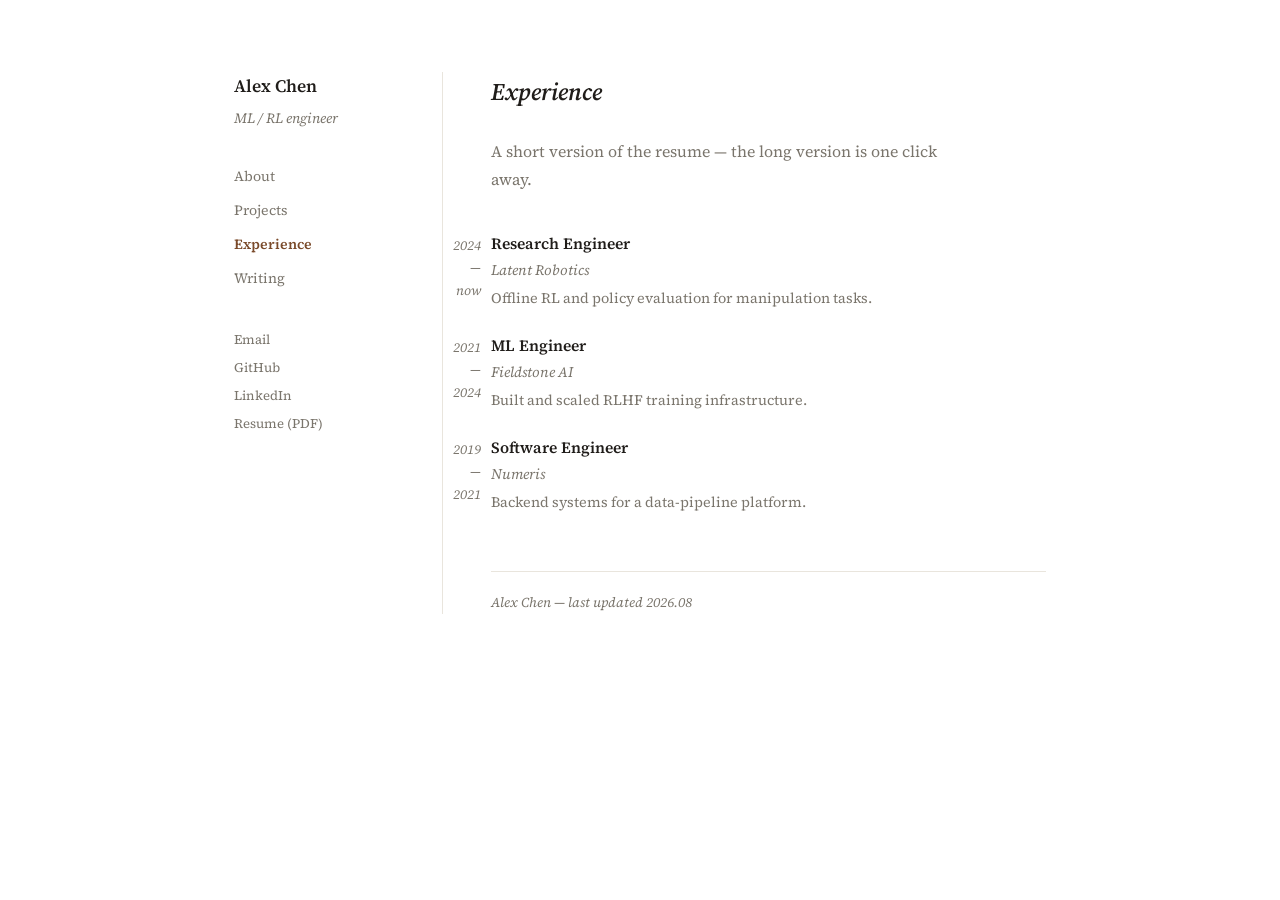
==== experience.html @ 32e969e8 "Add files via upload" ====
<!DOCTYPE html>
<html lang="en">
<head>
<meta charset="UTF-8">
<meta name="viewport" content="width=device-width, initial-scale=1.0">
<title>Alex Chen — Experience</title>
<link rel="preconnect" href="https://fonts.googleapis.com">
<link rel="preconnect" href="https://fonts.gstatic.com" crossorigin>
<link href="https://fonts.googleapis.com/css2?family=Source+Serif+4:opsz,wght@8..60,400;8..60,500;8..60,600&display=swap" rel="stylesheet">
<link rel="stylesheet" href="style.css">
</head>
<body>
  <div class="grid">
    <div class="sidebar">
      <a class="name-link" href="index.html">
        <div class="name">Alex Chen</div>
      </a>
      <div class="role">ML / RL engineer</div>
      <nav>
        <a href="index.html">About</a>
        <a href="projects.html">Projects</a>
        <a href="experience.html" class="active">Experience</a>
        <a href="writing.html">Writing</a>
      </nav>
      <div class="links">
        <a href="mailto:alex@example.com">Email</a>
        <a href="#">GitHub</a>
        <a href="#">LinkedIn</a>
        <a href="#">Resume (PDF)</a>
      </div>
    </div>

    <main>
      <h1>Experience</h1>
      <p class="page-intro">A short version of the resume — the long version is one click away.</p>

      <div class="exp-entry">
        <span class="exp-dates">2024<br>— now</span>
        <div class="exp-body">
          <div class="exp-title">Research Engineer</div>
          <div class="exp-org">Latent Robotics</div>
          <div class="exp-desc">Offline RL and policy evaluation for manipulation tasks.</div>
        </div>
      </div>
      <div class="exp-entry">
        <span class="exp-dates">2021<br>— 2024</span>
        <div class="exp-body">
          <div class="exp-title">ML Engineer</div>
          <div class="exp-org">Fieldstone AI</div>
          <div class="exp-desc">Built and scaled RLHF training infrastructure.</div>
        </div>
      </div>
      <div class="exp-entry">
        <span class="exp-dates">2019<br>— 2021</span>
        <div class="exp-body">
          <div class="exp-title">Software Engineer</div>
          <div class="exp-org">Numeris</div>
          <div class="exp-desc">Backend systems for a data-pipeline platform.</div>
        </div>
      </div>

      <footer>Alex Chen — last updated 2026.08</footer>
    </main>
  </div>
</body>
</html>
---- style.css ----
/* Shared styles — marginalia design, all pages */

:root {
  --bg: #FFFFFF;
  --ink: #201D1A;
  --ink-soft: #7A756C;
  --rule: #E9E5DD;
  --accent: #7A4A2A;
  --accent-bg: #F3EBE2;
}
* { box-sizing: border-box; margin: 0; padding: 0; }
body {
  background: var(--bg);
  color: var(--ink);
  font-family: 'Source Serif 4', Georgia, serif;
  font-size: 16px;
  line-height: 1.7;
}

.grid {
  max-width: 860px;
  margin: 0 auto;
  padding: 4.5rem 1.5rem 6rem;
  display: grid;
  grid-template-columns: 160px 1fr;
  gap: 3rem;
}

.sidebar { position: sticky; top: 4.5rem; align-self: start; }

.name-link { display: block; text-decoration: none; color: inherit; }
.name-link:hover .name { color: var(--accent); }
.name { font-weight: 600; font-size: 1.1rem; margin-bottom: 0.3rem; transition: color 0.15s; }
.role { color: var(--ink-soft); font-style: italic; font-size: 0.88rem; margin-bottom: 1.8rem; }

nav a {
  display: block;
  color: var(--ink-soft);
  text-decoration: none;
  font-size: 0.88rem;
  padding: 0.32rem 0;
}
nav a:hover { color: var(--accent); }
nav a.active { color: var(--accent); font-weight: 600; }

.links { margin-top: 1.8rem; }
.links a {
  display: block;
  color: var(--ink-soft);
  text-decoration: none;
  font-size: 0.82rem;
  padding: 0.18rem 0;
}
.links a:hover { color: var(--accent); }

main { border-left: 1px solid var(--rule); padding-left: 3rem; }

.tag {
  display: inline-block;
  background: var(--accent-bg);
  color: var(--accent);
  font-size: 0.78rem;
  font-style: italic;
  padding: 0.22rem 0.6rem;
  margin-bottom: 1.2rem;
}

p { margin-bottom: 1.15rem; max-width: 58ch; }
p.soft { color: var(--ink-soft); }
a.inline { color: var(--accent); text-decoration: none; border-bottom: 1px solid rgba(122,74,42,0.35); }
a.inline:hover { border-bottom-color: var(--accent); }

h1 {
  font-size: 1.5rem;
  font-weight: 600;
  font-style: italic;
  margin: 0 0 1.6rem;
  color: var(--ink);
}
h2 {
  font-size: 1rem;
  font-weight: 600;
  font-style: italic;
  margin: 2.9rem 0 1.1rem;
  color: var(--ink);
}

.dropcap-wrap { overflow: hidden; }
p.dropcap::first-letter {
  float: left;
  font-size: 3.6rem;
  line-height: 0.78;
  font-weight: 600;
  padding: 0.25rem 0.5rem 0 0;
  color: var(--accent);
}

.pull {
  margin: 2.4rem 0 2.6rem;
  padding-left: 1.4rem;
  border-left: 2px solid var(--accent);
  font-size: 1.3rem;
  font-style: italic;
  font-weight: 500;
  color: var(--ink);
  max-width: 44ch;
}

/* marginalia: dates hang in the gutter left of the body-text column,
   pulled out via negative margin so the second grid column realigns
   exactly with paragraph text above and below */
.entry {
  display: grid;
  grid-template-columns: 2.4rem 1fr;
  gap: 0.6rem;
  margin-left: -3rem;
  margin-bottom: 1.3rem;
  font-size: 0.98rem;
}
.entry .date { text-align: right; color: var(--ink-soft); font-size: 0.85rem; padding-top: 0.15rem; font-style: italic; }
.entry a { color: var(--ink); text-decoration: none; border-bottom: 1px solid var(--rule); }
.entry a:hover { color: var(--accent); border-bottom-color: var(--accent); }
.entry .desc { color: var(--ink-soft); font-size: 0.87rem; display: block; margin-top: 0.2rem; }

.exp-entry {
  display: grid;
  grid-template-columns: 2.4rem 1fr;
  gap: 0.6rem;
  margin-left: -3rem;
  margin-bottom: 1.4rem;
  font-size: 0.98rem;
}
.exp-dates { text-align: right; color: var(--ink-soft); font-size: 0.83rem; padding-top: 0.15rem; font-style: italic; }
.exp-title { font-weight: 600; }
.exp-org { color: var(--ink-soft); font-style: italic; font-size: 0.9rem; }
.exp-desc { color: var(--ink-soft); font-size: 0.9rem; margin-top: 0.25rem; }

.page-intro { color: var(--ink-soft); margin-bottom: 2.4rem; max-width: 58ch; }

footer {
  margin-top: 3.5rem;
  padding-top: 1.2rem;
  border-top: 1px solid var(--rule);
  color: var(--ink-soft);
  font-size: 0.85rem;
  font-style: italic;
}

a:focus-visible, .name-link:focus-visible {
  outline: 2px solid var(--accent);
  outline-offset: 2px;
}

@media (max-width: 620px) {
  .grid { grid-template-columns: 1fr; }
  main { border-left: none; padding-left: 0; border-top: 1px solid var(--rule); padding-top: 2rem; }
  .entry, .exp-entry { grid-template-columns: 1fr; margin-left: 0; gap: 0.2rem; }
  .entry .date, .exp-dates { text-align: left; }
}
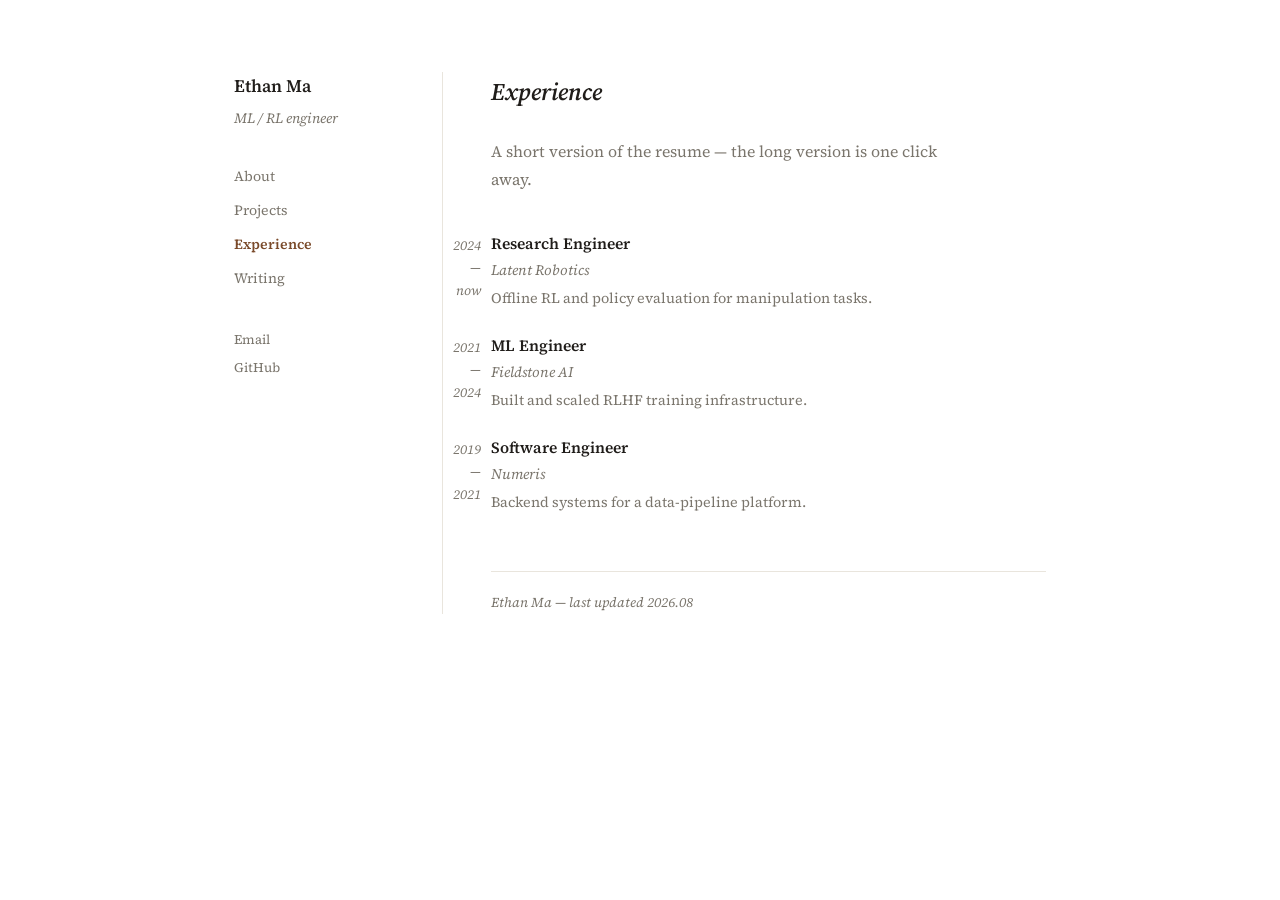
==== commit f28d4a9f: "Update experience.html" ====
--- a/experience.html
+++ b/experience.html
@@ -3,7 +3,7 @@
 <head>
 <meta charset="UTF-8">
 <meta name="viewport" content="width=device-width, initial-scale=1.0">
-<title>Alex Chen — Experience</title>
+<title>Ethan Ma — Experience</title>
 <link rel="preconnect" href="https://fonts.googleapis.com">
 <link rel="preconnect" href="https://fonts.gstatic.com" crossorigin>
 <link href="https://fonts.googleapis.com/css2?family=Source+Serif+4:opsz,wght@8..60,400;8..60,500;8..60,600&display=swap" rel="stylesheet">
@@ -13,7 +13,7 @@
   <div class="grid">
     <div class="sidebar">
       <a class="name-link" href="index.html">
-        <div class="name">Alex Chen</div>
+        <div class="name">Ethan Ma</div>
       </a>
       <div class="role">ML / RL engineer</div>
       <nav>
@@ -23,10 +23,8 @@
         <a href="writing.html">Writing</a>
       </nav>
       <div class="links">
-        <a href="mailto:alex@example.com">Email</a>
+        <a href="mailto:ethan.t.ma@gmail.com">Email</a>
         <a href="#">GitHub</a>
-        <a href="#">LinkedIn</a>
-        <a href="#">Resume (PDF)</a>
       </div>
     </div>
 
@@ -59,7 +57,7 @@
         </div>
       </div>
 
-      <footer>Alex Chen — last updated 2026.08</footer>
+      <footer>Ethan Ma — last updated 2026.08</footer>
     </main>
   </div>
 </body>
